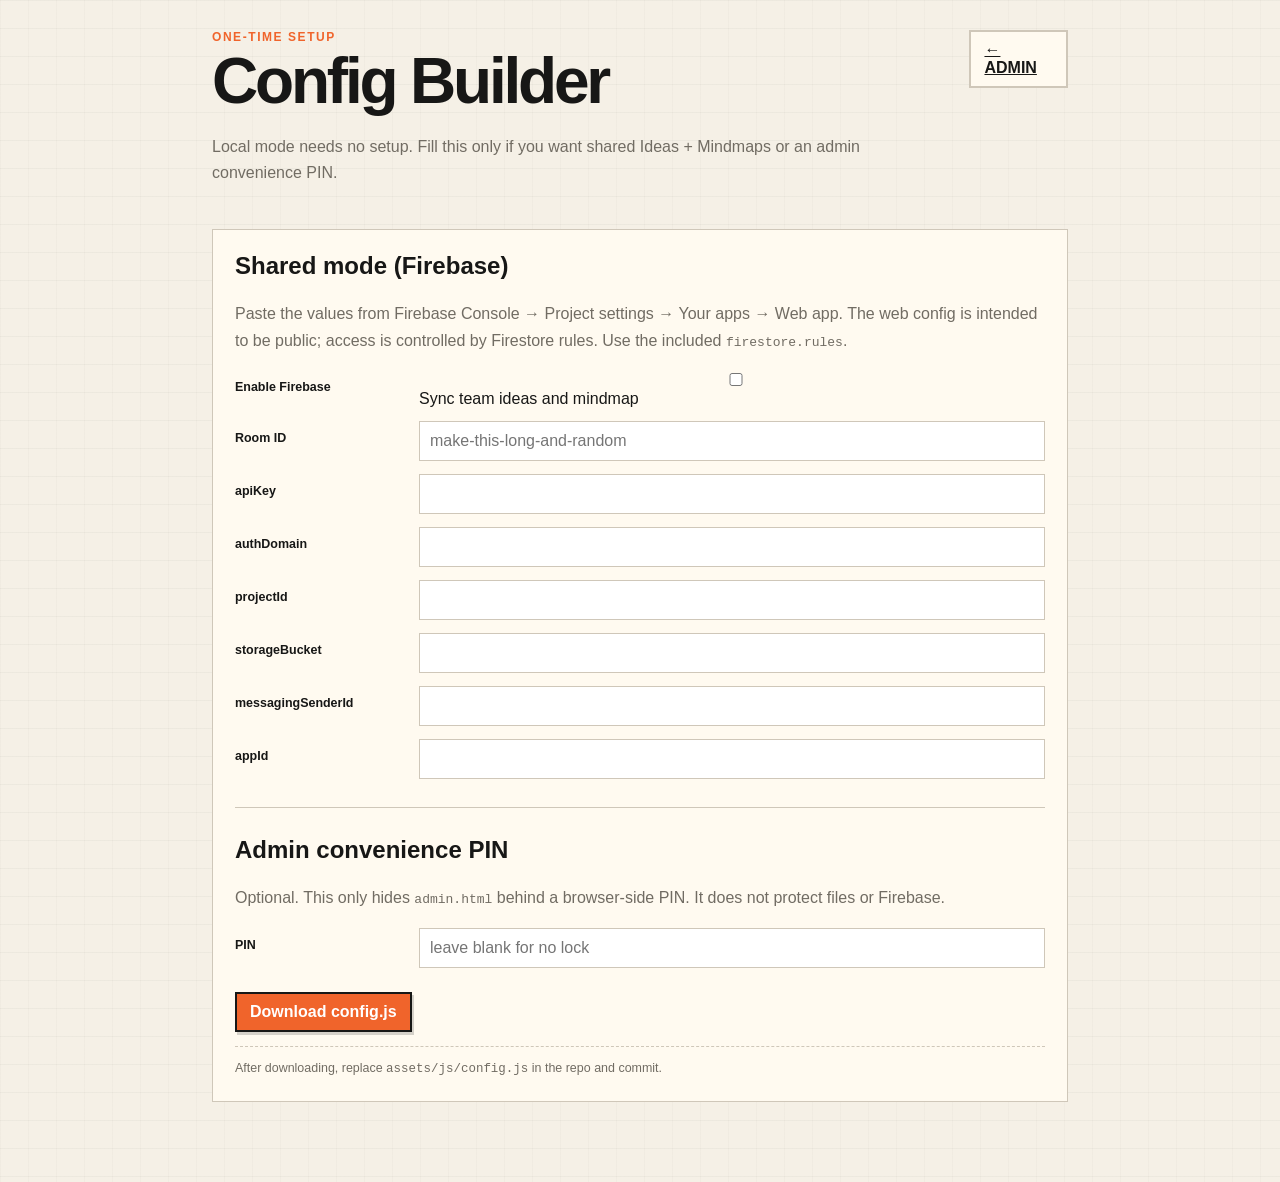
==== setup.html @ e75c87f3 "v1" ====
<!doctype html>
<html lang="en">
<head>
  <meta charset="utf-8">
  <meta name="viewport" content="width=device-width,initial-scale=1">
  <link rel="stylesheet" href="./assets/css/style.css">
  <title>Festival Notebook Setup</title>
</head>
<body>
  <div class="admin-shell" style="max-width:900px">
    <header class="admin-head">
      <div><div class="doc-eyebrow">ONE-TIME SETUP</div><h1>Config Builder</h1><p style="color:var(--muted);line-height:1.6">Local mode needs no setup. Fill this only if you want shared Ideas + Mindmaps or an admin convenience PIN.</p></div>
      <a class="btn ghost" href="./admin.html">← ADMIN</a>
    </header>
    <main class="admin-panel">
      <h2>Shared mode (Firebase)</h2>
      <p style="color:var(--muted);line-height:1.7">Paste the values from Firebase Console → Project settings → Your apps → Web app. The web config is intended to be public; access is controlled by Firestore rules. Use the included <code>firestore.rules</code>.</p>
      <div class="admin-row"><label>Enable Firebase</label><div><input id="enabled" type="checkbox"> <span>Sync team ideas and mindmap</span></div></div>
      <div class="admin-row"><label>Room ID</label><input id="roomId" placeholder="make-this-long-and-random"></div>
      <div class="admin-row"><label>apiKey</label><input id="apiKey"></div>
      <div class="admin-row"><label>authDomain</label><input id="authDomain"></div>
      <div class="admin-row"><label>projectId</label><input id="projectId"></div>
      <div class="admin-row"><label>storageBucket</label><input id="storageBucket"></div>
      <div class="admin-row"><label>messagingSenderId</label><input id="messagingSenderId"></div>
      <div class="admin-row"><label>appId</label><input id="appId"></div>
      <hr style="border:0;border-top:1px solid var(--line);margin:28px 0">
      <h2>Admin convenience PIN</h2>
      <p style="color:var(--muted);line-height:1.7">Optional. This only hides <code>admin.html</code> behind a browser-side PIN. It does not protect files or Firebase.</p>
      <div class="admin-row"><label>PIN</label><input id="pin" type="password" placeholder="leave blank for no lock"></div>
      <div class="toolbar" style="margin-top:24px"><button class="btn primary" id="downloadConfig">Download config.js</button></div>
      <div class="mode-note">After downloading, replace <code>assets/js/config.js</code> in the repo and commit.</div>
    </main>
  </div>
  <div class="toast" id="toast"></div>
  <script type="module">
    const $=s=>document.querySelector(s);
    async function hashHex(value){if(!value)return '';const buf=await crypto.subtle.digest('SHA-256',new TextEncoder().encode(value));return [...new Uint8Array(buf)].map(b=>b.toString(16).padStart(2,'0')).join('')}
    $('#downloadConfig').onclick=async()=>{
      const pinHash=await hashHex($('#pin').value);
      const q=v=>JSON.stringify($(v).value.trim());
      const content=`export const APP_CONFIG = {\n  firebase: {\n    enabled: ${$('#enabled').checked},\n    roomId: ${q('#roomId')},\n    apiKey: ${q('#apiKey')},\n    authDomain: ${q('#authDomain')},\n    projectId: ${q('#projectId')},\n    storageBucket: ${q('#storageBucket')},\n    messagingSenderId: ${q('#messagingSenderId')},\n    appId: ${q('#appId')}\n  },\n  adminPinHash: ${JSON.stringify(pinHash)}\n};\n`;
      const blob=new Blob([content],{type:'text/javascript'});const a=document.createElement('a');a.href=URL.createObjectURL(blob);a.download='config.js';a.click();setTimeout(()=>URL.revokeObjectURL(a.href),1000);
      const t=$('#toast');t.textContent='Downloaded config.js';t.classList.add('show');setTimeout(()=>t.classList.remove('show'),2000);
    };
  </script>
</body>
</html>
---- assets/css/style.css ----
:root {
  --paper: #f5f0e6;
  --paper-2: #fffaf0;
  --ink: #171716;
  --muted: #716c63;
  --line: #cfc7b9;
  --accent: #f0642b;
  --accent-soft: #ffd7c6;
  --yellow: #f6d74f;
  --blue: #8ab8d8;
  --green: #98c7a4;
  --shadow: 4px 5px 0 rgba(23,23,22,.12);
  --radius: 10px;
}

* { box-sizing: border-box; }
html { scroll-behavior: smooth; }
body {
  margin: 0;
  color: var(--ink);
  background:
    linear-gradient(rgba(23,23,22,.035) 1px, transparent 1px),
    linear-gradient(90deg, rgba(23,23,22,.02) 1px, transparent 1px),
    var(--paper);
  background-size: 28px 28px, 28px 28px, auto;
  font-family: Inter, ui-sans-serif, -apple-system, BlinkMacSystemFont, "Segoe UI", "Noto Sans JP", sans-serif;
}

button, input, textarea, select { font: inherit; }
button { color: inherit; }
a { color: inherit; }

.shell { min-height: 100vh; }
.site-header {
  position: sticky;
  top: 0;
  z-index: 20;
  background: rgba(245,240,230,.92);
  backdrop-filter: blur(10px);
  border-bottom: 1px solid var(--line);
}
.header-inner {
  max-width: 1180px;
  margin: 0 auto;
  padding: 14px 22px 12px;
}
.topline {
  display: flex;
  align-items: center;
  justify-content: space-between;
  gap: 16px;
}
.brand {
  display: flex;
  align-items: baseline;
  gap: 10px;
  font-weight: 900;
  letter-spacing: .02em;
}
.brand small {
  font-size: .76rem;
  color: var(--muted);
  font-weight: 700;
  letter-spacing: .12em;
  text-transform: uppercase;
}
.phase-stamp {
  border: 2px solid var(--ink);
  padding: 4px 8px;
  transform: rotate(-1.5deg);
  font-size: .72rem;
  font-weight: 900;
  letter-spacing: .08em;
  background: var(--yellow);
}
.nav {
  display: flex;
  gap: 6px;
  margin-top: 12px;
  overflow-x: auto;
  scrollbar-width: none;
}
.nav::-webkit-scrollbar { display: none; }
.nav button {
  border: 0;
  border-bottom: 3px solid transparent;
  background: transparent;
  padding: 8px 11px 7px;
  cursor: pointer;
  font-weight: 800;
  white-space: nowrap;
}
.nav button.active { border-bottom-color: var(--accent); }

.hero {
  max-width: 1180px;
  margin: 0 auto;
  padding: 54px 22px 28px;
  display: grid;
  grid-template-columns: 1.5fr .7fr;
  gap: 34px;
  align-items: end;
}
.hero h1 {
  font-size: clamp(2.7rem, 7vw, 6.2rem);
  line-height: .92;
  margin: 0;
  letter-spacing: -.06em;
  max-width: 900px;
}
.hero .jp-tagline {
  margin: 18px 0 0;
  font-size: clamp(1.12rem, 2vw, 1.55rem);
  font-weight: 800;
}
.hero-note {
  background: var(--paper-2);
  border: 1px solid var(--line);
  box-shadow: var(--shadow);
  padding: 18px;
  transform: rotate(1deg);
  position: relative;
}
.hero-note::before {
  content: "";
  position: absolute;
  width: 84px;
  height: 24px;
  left: 50%;
  top: -13px;
  transform: translateX(-50%) rotate(-2deg);
  background: rgba(246,215,79,.68);
}
.hero-note .kicker { color: var(--muted); font-size: .76rem; font-weight: 900; letter-spacing: .12em; }
.hero-note .countdown { font-size: 2.35rem; font-weight: 950; margin: 7px 0 1px; }
.hero-note .small { color: var(--muted); font-size: .86rem; }

.main { max-width: 1180px; margin: 0 auto; padding: 0 22px 80px; }
.view { display: none; }
.view.active { display: block; }

.section-head {
  display: flex;
  justify-content: space-between;
  gap: 20px;
  align-items: end;
  padding: 26px 0 18px;
}
.section-head h2 { font-size: clamp(2rem, 4vw, 3.5rem); margin: 0; letter-spacing: -.04em; }
.section-head p { color: var(--muted); margin: 0; max-width: 560px; }

.paper-layout { display: grid; grid-template-columns: 250px minmax(0,1fr); gap: 26px; }
.doc-sidebar { position: sticky; top: 112px; align-self: start; }
.doc-list { display: grid; gap: 7px; }
.doc-list button {
  text-align: left;
  background: transparent;
  border: 0;
  border-left: 3px solid transparent;
  padding: 9px 10px;
  cursor: pointer;
  color: var(--muted);
}
.doc-list button.active { color: var(--ink); border-left-color: var(--accent); font-weight: 900; }
.doc-page {
  background: rgba(255,250,240,.76);
  border: 1px solid var(--line);
  box-shadow: 0 10px 32px rgba(23,23,22,.06);
  padding: clamp(22px, 5vw, 56px);
  min-height: 680px;
  position: relative;
}
.doc-page::after {
  content: "";
  position: absolute;
  right: 20px;
  top: 20px;
  width: 56px;
  height: 16px;
  background: rgba(240,100,43,.23);
  transform: rotate(5deg);
}
.doc-eyebrow { font-size: .75rem; letter-spacing: .13em; font-weight: 900; color: var(--accent); }
.doc-page h2 { font-size: clamp(2.2rem, 5vw, 4.8rem); line-height: .98; margin: 12px 0 12px; letter-spacing: -.05em; }
.doc-summary { color: var(--muted); font-size: 1.07rem; max-width: 720px; line-height: 1.75; }
.doc-meta { display:flex; gap:10px; flex-wrap:wrap; margin:18px 0 34px; }
.tag { border:1px solid var(--line); padding:4px 8px; font-size:.72rem; text-transform:uppercase; letter-spacing:.08em; background:var(--paper); }
.block { margin: 30px 0; }
.block h3 { font-size: 1.35rem; margin: 0 0 10px; }
.block p { margin: 0; line-height: 1.85; }
.callout { border: 2px solid var(--ink); padding: 18px 20px; background: var(--yellow); box-shadow: var(--shadow); transform: rotate(-.3deg); }
.callout h3 { text-transform: uppercase; font-size: .8rem; letter-spacing: .12em; }
.callout p { font-size: 1.35rem; font-weight: 900; line-height: 1.5; }
.split { display:grid; grid-template-columns:1fr 1fr; gap:14px; }
.split-card, .mini-card { border:1px solid var(--line); background:var(--paper-2); padding:18px; }
.split-card:nth-child(1) { border-top:5px solid var(--blue); }
.split-card:nth-child(2) { border-top:5px solid var(--green); }
.cards-grid { display:grid; grid-template-columns:repeat(2,minmax(0,1fr)); gap:12px; }
.mini-card h4 { margin:0 0 7px; font-size:.9rem; letter-spacing:.08em; }
.mini-card p { color:var(--muted); line-height:1.6; }
.checklist { display:grid; gap:9px; }
.checkitem { display:flex; align-items:flex-start; gap:10px; border-bottom:1px dashed var(--line); padding:8px 0; }
.checkbox { width:18px; height:18px; border:2px solid var(--ink); display:inline-grid; place-items:center; flex:0 0 auto; margin-top:2px; }
.checkitem.done .checkbox::after { content:"✓"; font-weight:950; margin-top:-4px; }
.checkitem.done span:last-child { text-decoration:line-through; color:var(--muted); }
.timeline { position:relative; margin-left:6px; }
.timeline::before { content:""; position:absolute; left:10px; top:5px; bottom:5px; border-left:2px solid var(--line); }
.timeline-item { position:relative; padding-left:40px; margin:18px 0; }
.timeline-item::before { content:""; position:absolute; left:4px; top:4px; width:14px; height:14px; border-radius:50%; background:var(--accent); border:2px solid var(--paper-2); box-shadow:0 0 0 1px var(--ink); }
.timeline-item .date { font-size:.7rem; letter-spacing:.12em; color:var(--accent); font-weight:900; }
.timeline-item strong { display:block; margin:2px 0; }
.timeline-item p { color:var(--muted); }

.toolbar { display:flex; gap:8px; flex-wrap:wrap; align-items:center; }
.btn {
  border: 2px solid var(--ink);
  background: var(--paper-2);
  padding: 9px 13px;
  cursor: pointer;
  font-weight: 900;
  box-shadow: 2px 3px 0 rgba(23,23,22,.18);
}
.btn:hover { transform: translate(-1px,-1px); box-shadow: 3px 4px 0 rgba(23,23,22,.18); }
.btn.primary { background: var(--accent); color:white; }
.btn.ghost { border-color:var(--line); box-shadow:none; }
.btn.small { padding:6px 9px; font-size:.82rem; }

.idea-layout { display:grid; grid-template-columns: 320px minmax(0,1fr); gap:22px; align-items:start; }
.idea-form-card {
  background: var(--paper-2);
  border: 1px solid var(--line);
  box-shadow: var(--shadow);
  padding: 18px;
  position:sticky;
  top:110px;
}
.form-row { display:grid; gap:6px; margin:0 0 13px; }
.form-row label { font-size:.78rem; font-weight:900; letter-spacing:.06em; }
.form-row input, .form-row textarea, .form-row select {
  width:100%;
  border:1px solid var(--line);
  background:#fffdf8;
  padding:10px 11px;
  color:var(--ink);
}
.form-row textarea { min-height:100px; resize:vertical; }
.mode-note { font-size:.78rem; line-height:1.55; color:var(--muted); border-top:1px dashed var(--line); padding-top:12px; margin-top:14px; }
.idea-filter { margin-bottom:14px; }
.idea-grid { display:grid; grid-template-columns:repeat(2,minmax(0,1fr)); gap:14px; }
.idea-card {
  min-height: 178px;
  padding: 18px;
  border: 1px solid var(--line);
  box-shadow: 3px 4px 0 rgba(23,23,22,.10);
  background: #fff6a8;
  transform: rotate(-.35deg);
  position:relative;
}
.idea-card:nth-child(3n+2) { background:#dcecf6; transform:rotate(.45deg); }
.idea-card:nth-child(3n) { background:#e1eedf; transform:rotate(-.1deg); }
.idea-card::before { content:""; width:58px; height:17px; background:rgba(255,255,255,.55); position:absolute; top:-8px; left:50%; transform:translateX(-50%) rotate(-3deg); }
.idea-card .cat { font-size:.68rem; letter-spacing:.12em; font-weight:950; color:var(--muted); }
.idea-card h3 { margin:9px 0 8px; font-size:1.22rem; }
.idea-card p { margin:0; line-height:1.65; }
.idea-card footer { margin-top:15px; color:var(--muted); font-size:.76rem; display:flex; justify-content:space-between; gap:8px; }

.map-wrap { border:1px solid var(--line); background:#fffaf0; min-height:650px; position:relative; overflow:hidden; box-shadow:0 10px 28px rgba(23,23,22,.05); }
.map-toolbar { position:absolute; z-index:5; left:12px; top:12px; display:flex; gap:7px; flex-wrap:wrap; }
#mindmapCanvas { position:absolute; inset:0; min-width:100%; min-height:100%; }
#mindmapLines { position:absolute; inset:0; width:100%; height:100%; pointer-events:none; overflow:visible; }
.map-node {
  position:absolute;
  width:170px;
  min-height:70px;
  padding:12px 14px;
  background:#fff4a5;
  border:2px solid var(--ink);
  box-shadow:3px 4px 0 rgba(23,23,22,.14);
  cursor:grab;
  user-select:none;
  touch-action:none;
}
.map-node.root { background:var(--accent-soft); width:210px; }
.map-node strong { display:block; line-height:1.35; }
.node-actions { display:flex; gap:4px; margin-top:8px; opacity:.62; }
.node-actions button { border:1px solid var(--line); background:rgba(255,255,255,.75); cursor:pointer; font-size:.72rem; padding:3px 5px; }
.map-node:active { cursor:grabbing; }
.map-help { position:absolute; right:12px; bottom:12px; max-width:290px; font-size:.75rem; color:var(--muted); background:rgba(255,250,240,.9); border:1px solid var(--line); padding:9px; }

.decisions { display:grid; gap:14px; max-width:880px; }
.decision { display:grid; grid-template-columns:130px 1fr; gap:20px; border-top:2px solid var(--ink); padding:16px 0 4px; }
.decision .date { font-size:.8rem; font-weight:900; color:var(--accent); }
.decision h3 { margin:0 0 6px; }
.decision p { margin:0; color:var(--muted); line-height:1.65; }

.empty { padding:28px; border:1px dashed var(--line); color:var(--muted); text-align:center; }
.toast { position:fixed; right:18px; bottom:18px; z-index:60; background:var(--ink); color:white; padding:11px 14px; opacity:0; pointer-events:none; transform:translateY(8px); transition:.2s; max-width:340px; }
.toast.show { opacity:1; transform:none; }

/* Admin */
.admin-shell { max-width:1180px; margin:0 auto; padding:30px 22px 80px; }
.admin-head { display:flex; justify-content:space-between; gap:20px; align-items:flex-start; margin-bottom:28px; }
.admin-head h1 { margin:0; font-size:clamp(2.2rem,5vw,4.6rem); letter-spacing:-.05em; }
.admin-grid { display:grid; grid-template-columns:250px minmax(0,1fr); gap:22px; }
.admin-sidebar { position:sticky; top:20px; align-self:start; background:var(--paper-2); border:1px solid var(--line); padding:12px; }
.admin-sidebar button { width:100%; text-align:left; padding:9px 10px; border:0; background:transparent; cursor:pointer; font-weight:800; }
.admin-sidebar button.active { background:var(--accent-soft); }
.admin-panel { background:var(--paper-2); border:1px solid var(--line); padding:22px; min-height:640px; }
.admin-panel h2 { margin-top:0; }
.admin-row { display:grid; grid-template-columns:170px 1fr; gap:14px; align-items:start; margin:13px 0; }
.admin-row label { font-size:.78rem; font-weight:900; padding-top:10px; }
.admin-row input, .admin-row textarea, .admin-row select { width:100%; border:1px solid var(--line); background:white; padding:10px; }
.admin-row textarea { min-height:120px; }
.admin-list { display:grid; gap:8px; }
.admin-item { border:1px solid var(--line); padding:12px; display:flex; gap:10px; justify-content:space-between; align-items:center; background:#fffdf8; }
.admin-item .meta { min-width:0; }
.admin-item .meta strong { display:block; }
.admin-item .meta span { color:var(--muted); font-size:.8rem; }
.admin-actions { display:flex; gap:6px; flex-wrap:wrap; }
.block-editor { border:1px dashed var(--line); padding:14px; margin:12px 0; background:#fffdf8; }
.block-editor header { display:flex; justify-content:space-between; gap:10px; align-items:center; margin-bottom:10px; }
.block-editor header strong { text-transform:uppercase; font-size:.75rem; letter-spacing:.1em; }
.json-box { width:100%; min-height:320px; font-family:ui-monospace,SFMono-Regular,Menlo,monospace; font-size:.8rem; }
.lock-screen { max-width:420px; margin:80px auto; background:var(--paper-2); border:1px solid var(--line); box-shadow:var(--shadow); padding:24px; }

@media (max-width: 860px) {
  .hero { grid-template-columns:1fr; padding-top:36px; }
  .paper-layout, .idea-layout, .admin-grid { grid-template-columns:1fr; }
  .doc-sidebar, .idea-form-card, .admin-sidebar { position:static; }
  .doc-list { display:flex; overflow-x:auto; padding-bottom:6px; }
  .doc-list button { min-width:max-content; border-left:0; border-bottom:3px solid transparent; }
  .doc-list button.active { border-bottom-color:var(--accent); }
  .idea-grid { grid-template-columns:1fr; }
  .admin-row { grid-template-columns:1fr; gap:5px; }
  .admin-row label { padding-top:0; }
  .decision { grid-template-columns:1fr; gap:4px; }
}

@media (max-width: 560px) {
  .header-inner, .hero, .main, .admin-shell { padding-left:14px; padding-right:14px; }
  .phase-stamp { display:none; }
  .brand { align-items:flex-start; flex-direction:column; gap:1px; }
  .hero h1 { font-size:3.05rem; }
  .doc-page { padding:22px 17px; }
  .split, .cards-grid { grid-template-columns:1fr; }
  .section-head { align-items:flex-start; flex-direction:column; }
  .map-wrap { min-height:590px; }
  .map-node { width:145px; font-size:.86rem; }
}
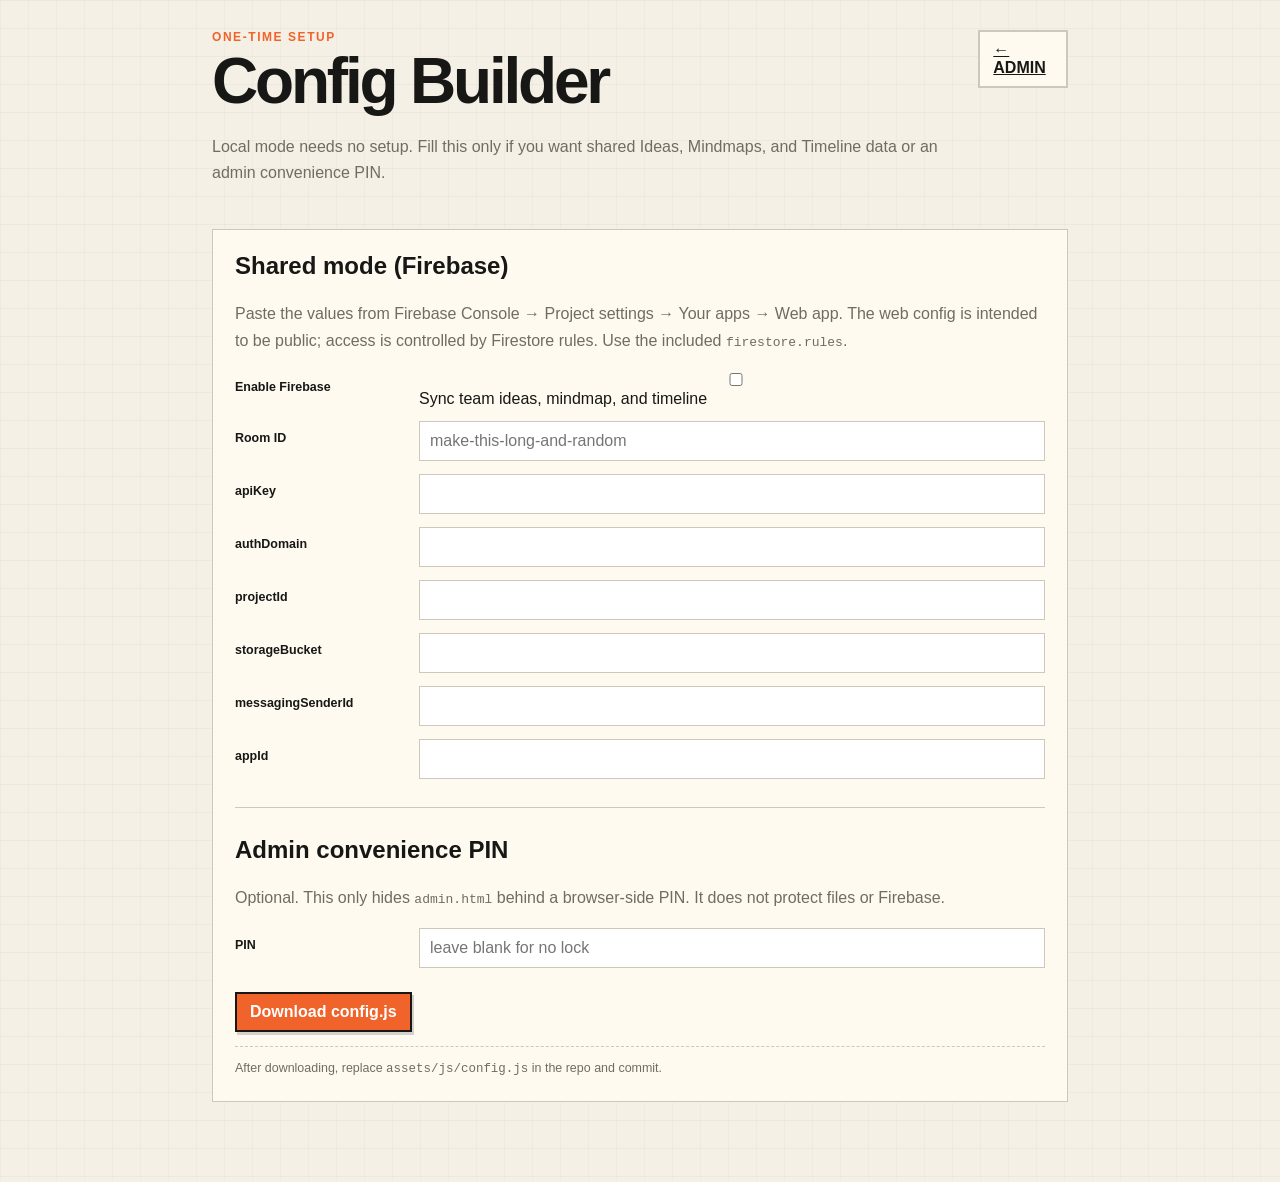
==== commit c832df7e: "Connect shared notebook to Firebase" ====
--- a/setup.html
+++ b/setup.html
@@ -9,13 +9,13 @@
 <body>
   <div class="admin-shell" style="max-width:900px">
     <header class="admin-head">
-      <div><div class="doc-eyebrow">ONE-TIME SETUP</div><h1>Config Builder</h1><p style="color:var(--muted);line-height:1.6">Local mode needs no setup. Fill this only if you want shared Ideas + Mindmaps or an admin convenience PIN.</p></div>
+      <div><div class="doc-eyebrow">ONE-TIME SETUP</div><h1>Config Builder</h1><p style="color:var(--muted);line-height:1.6">Local mode needs no setup. Fill this only if you want shared Ideas, Mindmaps, and Timeline data or an admin convenience PIN.</p></div>
       <a class="btn ghost" href="./admin.html">← ADMIN</a>
     </header>
     <main class="admin-panel">
       <h2>Shared mode (Firebase)</h2>
       <p style="color:var(--muted);line-height:1.7">Paste the values from Firebase Console → Project settings → Your apps → Web app. The web config is intended to be public; access is controlled by Firestore rules. Use the included <code>firestore.rules</code>.</p>
-      <div class="admin-row"><label>Enable Firebase</label><div><input id="enabled" type="checkbox"> <span>Sync team ideas and mindmap</span></div></div>
+      <div class="admin-row"><label>Enable Firebase</label><div><input id="enabled" type="checkbox"> <span>Sync team ideas, mindmap, and timeline</span></div></div>
       <div class="admin-row"><label>Room ID</label><input id="roomId" placeholder="make-this-long-and-random"></div>
       <div class="admin-row"><label>apiKey</label><input id="apiKey"></div>
       <div class="admin-row"><label>authDomain</label><input id="authDomain"></div>
--- a/assets/css/style.css
+++ b/assets/css/style.css
@@ -73,6 +73,28 @@
   letter-spacing: .08em;
   background: var(--yellow);
 }
+.header-actions { display:flex; align-items:center; justify-content:flex-end; gap:12px; }
+.language-toggle {
+  display:flex;
+  padding:3px;
+  border:1px solid var(--line);
+  border-radius:999px;
+  background:var(--paper-2);
+  box-shadow:2px 2px 0 rgba(23,23,22,.08);
+}
+.language-toggle button {
+  min-width:46px;
+  border:0;
+  border-radius:999px;
+  background:transparent;
+  padding:5px 9px;
+  color:var(--muted);
+  cursor:pointer;
+  font-size:.72rem;
+  font-weight:900;
+}
+.language-toggle button.active { background:var(--ink); color:white; }
+.language-toggle button:focus-visible { outline:3px solid var(--accent-soft); outline-offset:2px; }
 .nav {
   display: flex;
   gap: 6px;
@@ -191,11 +213,13 @@
 .callout { border: 2px solid var(--ink); padding: 18px 20px; background: var(--yellow); box-shadow: var(--shadow); transform: rotate(-.3deg); }
 .callout h3 { text-transform: uppercase; font-size: .8rem; letter-spacing: .12em; }
 .callout p { font-size: 1.35rem; font-weight: 900; line-height: 1.5; }
+.callout.long p { font-size:1rem; font-weight:650; line-height:1.8; }
 .split { display:grid; grid-template-columns:1fr 1fr; gap:14px; }
 .split-card, .mini-card { border:1px solid var(--line); background:var(--paper-2); padding:18px; }
 .split-card:nth-child(1) { border-top:5px solid var(--blue); }
 .split-card:nth-child(2) { border-top:5px solid var(--green); }
 .cards-grid { display:grid; grid-template-columns:repeat(2,minmax(0,1fr)); gap:12px; }
+.cards-block > h3 { margin-bottom:12px; }
 .mini-card h4 { margin:0 0 7px; font-size:.9rem; letter-spacing:.08em; }
 .mini-card p { color:var(--muted); line-height:1.6; }
 .checklist { display:grid; gap:9px; }
@@ -224,6 +248,81 @@
 .btn.primary { background: var(--accent); color:white; }
 .btn.ghost { border-color:var(--line); box-shadow:none; }
 .btn.small { padding:6px 9px; font-size:.82rem; }
+
+.idea-guide {
+  position:relative;
+  display:grid;
+  grid-template-columns:150px minmax(0,1fr);
+  align-items:end;
+  min-height:176px;
+  margin:0 0 24px;
+  border:2px solid var(--ink);
+  background:linear-gradient(112deg, var(--accent-soft), #fff4a5 72%);
+  box-shadow:var(--shadow);
+  overflow:hidden;
+}
+.idea-guide[hidden], .idea-guide-show[hidden] { display:none; }
+.idea-guide-character {
+  height:174px;
+  display:flex;
+  align-items:flex-end;
+  justify-content:center;
+  overflow:hidden;
+}
+.idea-guide-character img {
+  width:142px;
+  height:auto;
+  display:block;
+  image-rendering:pixelated;
+  transform:translateY(8px);
+}
+.idea-guide-dialogue {
+  position:relative;
+  align-self:center;
+  margin:22px 58px 22px 8px;
+  padding:18px 20px 14px;
+  border:2px solid var(--ink);
+  background:rgba(255,250,240,.96);
+  box-shadow:3px 4px 0 rgba(23,23,22,.14);
+}
+.idea-guide-dialogue::before {
+  content:"";
+  position:absolute;
+  left:-13px;
+  bottom:28px;
+  width:20px;
+  height:20px;
+  border-left:2px solid var(--ink);
+  border-bottom:2px solid var(--ink);
+  background:var(--paper-2);
+  transform:rotate(45deg);
+}
+.idea-guide-kicker { color:var(--accent); font-size:.7rem; font-weight:950; letter-spacing:.14em; }
+.idea-guide-dialogue p { min-height:3em; margin:7px 0 12px; font-weight:800; line-height:1.55; }
+.idea-guide-controls { display:flex; align-items:center; justify-content:space-between; gap:16px; }
+.idea-guide-controls span { color:var(--muted); font-size:.74rem; font-weight:800; }
+.idea-guide-close {
+  position:absolute;
+  z-index:2;
+  top:9px;
+  right:10px;
+  width:32px;
+  height:32px;
+  border:1px solid rgba(23,23,22,.35);
+  border-radius:50%;
+  background:rgba(255,250,240,.76);
+  cursor:pointer;
+  font-size:1.25rem;
+  line-height:1;
+}
+.idea-guide-show {
+  margin:0 0 20px;
+  border:1px dashed var(--ink);
+  background:var(--paper-2);
+  padding:8px 12px;
+  cursor:pointer;
+  font-weight:800;
+}
 
 .idea-layout { display:grid; grid-template-columns: 320px minmax(0,1fr); gap:22px; align-items:start; }
 .idea-form-card {
@@ -292,6 +391,135 @@
 .decision .date { font-size:.8rem; font-weight:900; color:var(--accent); }
 .decision h3 { margin:0 0 6px; }
 .decision p { margin:0; color:var(--muted); line-height:1.65; }
+
+/* Shared publicity timeline */
+.timeline-section-head { padding-bottom:12px; }
+.timeline-toolbar {
+  display:flex;
+  justify-content:space-between;
+  align-items:center;
+  gap:16px;
+  margin:0 0 18px;
+}
+.timeline-summary { display:flex; flex-wrap:wrap; gap:7px; }
+.timeline-summary span {
+  display:inline-flex;
+  align-items:center;
+  gap:6px;
+  border:1px solid var(--line);
+  background:var(--paper-2);
+  padding:5px 9px;
+  font-size:.75rem;
+  font-weight:850;
+}
+.timeline-summary i { width:8px; height:8px; border-radius:50%; background:var(--line); }
+.timeline-summary .active i { background:var(--accent); }
+.timeline-summary .done i { background:var(--green); }
+.project-timeline {
+  position:relative;
+  display:grid;
+  gap:4px;
+  padding:25px 28px 30px;
+  border:1px solid var(--line);
+  background:rgba(255,250,240,.78);
+  box-shadow:0 10px 28px rgba(23,23,22,.05);
+}
+.project-timeline::before {
+  content:"";
+  position:absolute;
+  left:191px;
+  top:42px;
+  bottom:42px;
+  width:3px;
+  background:repeating-linear-gradient(to bottom,var(--line) 0 8px,transparent 8px 14px);
+}
+.timeline-row {
+  position:relative;
+  display:grid;
+  grid-template-columns:140px 46px minmax(0,1fr);
+  align-items:center;
+  min-height:112px;
+}
+.timeline-date { padding-right:13px; text-align:right; }
+.timeline-date strong { display:block; font-size:.87rem; }
+.timeline-date span { display:block; margin-top:3px; color:var(--muted); font-size:.7rem; }
+.timeline-marker {
+  z-index:2;
+  justify-self:center;
+  width:24px;
+  height:24px;
+  padding:0;
+  border:4px solid var(--paper-2);
+  border-radius:50%;
+  background:var(--line);
+  box-shadow:0 0 0 2px var(--ink);
+  cursor:pointer;
+}
+.timeline-row.status-active .timeline-marker { background:var(--accent); }
+.timeline-row.status-done .timeline-marker { background:var(--green); }
+.timeline-card {
+  width:100%;
+  border:1px solid var(--line);
+  border-left:5px solid var(--line);
+  background:var(--paper-2);
+  padding:16px 18px;
+  text-align:left;
+  cursor:pointer;
+  box-shadow:3px 4px 0 rgba(23,23,22,.09);
+  transition:transform .16s ease,box-shadow .16s ease,border-color .16s ease;
+}
+.timeline-row.status-active .timeline-card { border-left-color:var(--accent); background:#fff5ef; }
+.timeline-row.status-done .timeline-card { border-left-color:var(--green); background:#f3f8f1; }
+.timeline-card:hover,.timeline-card:focus-visible { transform:translate(-2px,-2px); box-shadow:5px 6px 0 rgba(23,23,22,.12); outline:none; border-color:var(--ink); }
+.timeline-card-head { display:flex; align-items:center; justify-content:space-between; gap:12px; }
+.timeline-card h3 { margin:0; font-size:1.18rem; }
+.timeline-status {
+  flex:0 0 auto;
+  border:1px solid currentColor;
+  padding:3px 7px;
+  color:var(--muted);
+  font-size:.66rem;
+  font-weight:900;
+  letter-spacing:.05em;
+}
+.status-active .timeline-status { color:var(--accent); }
+.status-done .timeline-status { color:#3d7d4f; }
+.timeline-card p { margin:8px 0 0; color:var(--muted); line-height:1.55; }
+.timeline-open-hint { display:block; margin-top:9px; color:var(--accent); font-size:.7rem; font-weight:850; }
+.timeline-mode { max-width:700px; margin-top:16px; }
+
+.timeline-modal { position:fixed; inset:0; z-index:100; display:grid; place-items:center; padding:18px; }
+.timeline-modal[hidden] { display:none; }
+.timeline-modal-backdrop { position:absolute; inset:0; background:rgba(23,23,22,.56); backdrop-filter:blur(3px); }
+.timeline-modal-card {
+  position:relative;
+  z-index:1;
+  width:min(650px,100%);
+  max-height:min(780px,calc(100vh - 36px));
+  overflow:auto;
+  border:2px solid var(--ink);
+  background:var(--paper-2);
+  box-shadow:8px 10px 0 rgba(23,23,22,.25);
+  padding:26px;
+}
+.timeline-modal-card h2 { margin:6px 42px 20px 0; font-size:clamp(1.7rem,4vw,2.7rem); line-height:1.05; }
+.timeline-modal-close {
+  position:absolute;
+  top:14px;
+  right:14px;
+  width:34px;
+  height:34px;
+  border:1px solid var(--line);
+  border-radius:50%;
+  background:white;
+  cursor:pointer;
+  font-size:1.3rem;
+}
+.timeline-form-grid { display:grid; grid-template-columns:1fr 1fr; gap:12px; }
+.timeline-modal-card textarea { min-height:150px; }
+.timeline-modal-actions { display:flex; justify-content:space-between; gap:10px; margin-top:18px; }
+.btn.danger { color:#9a2f24; border-color:#b95648; background:#fff5f1; }
+body.modal-open { overflow:hidden; }
 
 .empty { padding:28px; border:1px dashed var(--line); color:var(--muted); text-align:center; }
 .toast { position:fixed; right:18px; bottom:18px; z-index:60; background:var(--ink); color:white; padding:11px 14px; opacity:0; pointer-events:none; transform:translateY(8px); transition:.2s; max-width:340px; }
@@ -334,11 +562,16 @@
   .admin-row { grid-template-columns:1fr; gap:5px; }
   .admin-row label { padding-top:0; }
   .decision { grid-template-columns:1fr; gap:4px; }
+  .idea-guide { grid-template-columns:125px minmax(0,1fr); }
+  .idea-guide-character img { width:120px; }
+  .idea-guide-dialogue { margin-left:4px; }
 }
 
 @media (max-width: 560px) {
   .header-inner, .hero, .main, .admin-shell { padding-left:14px; padding-right:14px; }
   .phase-stamp { display:none; }
+  .header-actions { gap:6px; }
+  .language-toggle button { min-width:41px; padding:5px 7px; }
   .brand { align-items:flex-start; flex-direction:column; gap:1px; }
   .hero h1 { font-size:3.05rem; }
   .doc-page { padding:22px 17px; }
@@ -346,4 +579,24 @@
   .section-head { align-items:flex-start; flex-direction:column; }
   .map-wrap { min-height:590px; }
   .map-node { width:145px; font-size:.86rem; }
-}
+  .idea-guide { grid-template-columns:92px minmax(0,1fr); min-height:155px; }
+  .idea-guide-character { height:153px; }
+  .idea-guide-character img { width:98px; transform:translateY(5px); }
+  .idea-guide-dialogue { margin:16px 45px 16px 0; padding:13px 12px 11px; }
+  .idea-guide-dialogue::before { left:-10px; width:16px; height:16px; }
+  .idea-guide-dialogue p { min-height:4.6em; font-size:.9rem; margin-top:5px; }
+  .idea-guide-controls { gap:8px; }
+  .timeline-toolbar { align-items:flex-start; flex-direction:column; }
+  .project-timeline { padding:18px 14px 24px; }
+  .project-timeline::before { left:29px; top:36px; bottom:36px; }
+  .timeline-row { grid-template-columns:30px minmax(0,1fr); grid-template-rows:auto auto; align-items:start; min-height:126px; }
+  .timeline-date { grid-column:2; grid-row:1; padding:0 0 7px 10px; text-align:left; }
+  .timeline-date strong,.timeline-date span { display:inline; }
+  .timeline-date span { margin-left:7px; }
+  .timeline-marker { grid-column:1; grid-row:1 / span 2; margin-top:3px; }
+  .timeline-card { grid-column:2; grid-row:2; padding:14px; }
+  .timeline-card-head { align-items:flex-start; flex-direction:column; gap:7px; }
+  .timeline-form-grid { grid-template-columns:1fr; gap:0; }
+  .timeline-modal { padding:10px; }
+  .timeline-modal-card { max-height:calc(100vh - 20px); padding:20px 16px; }
+}
